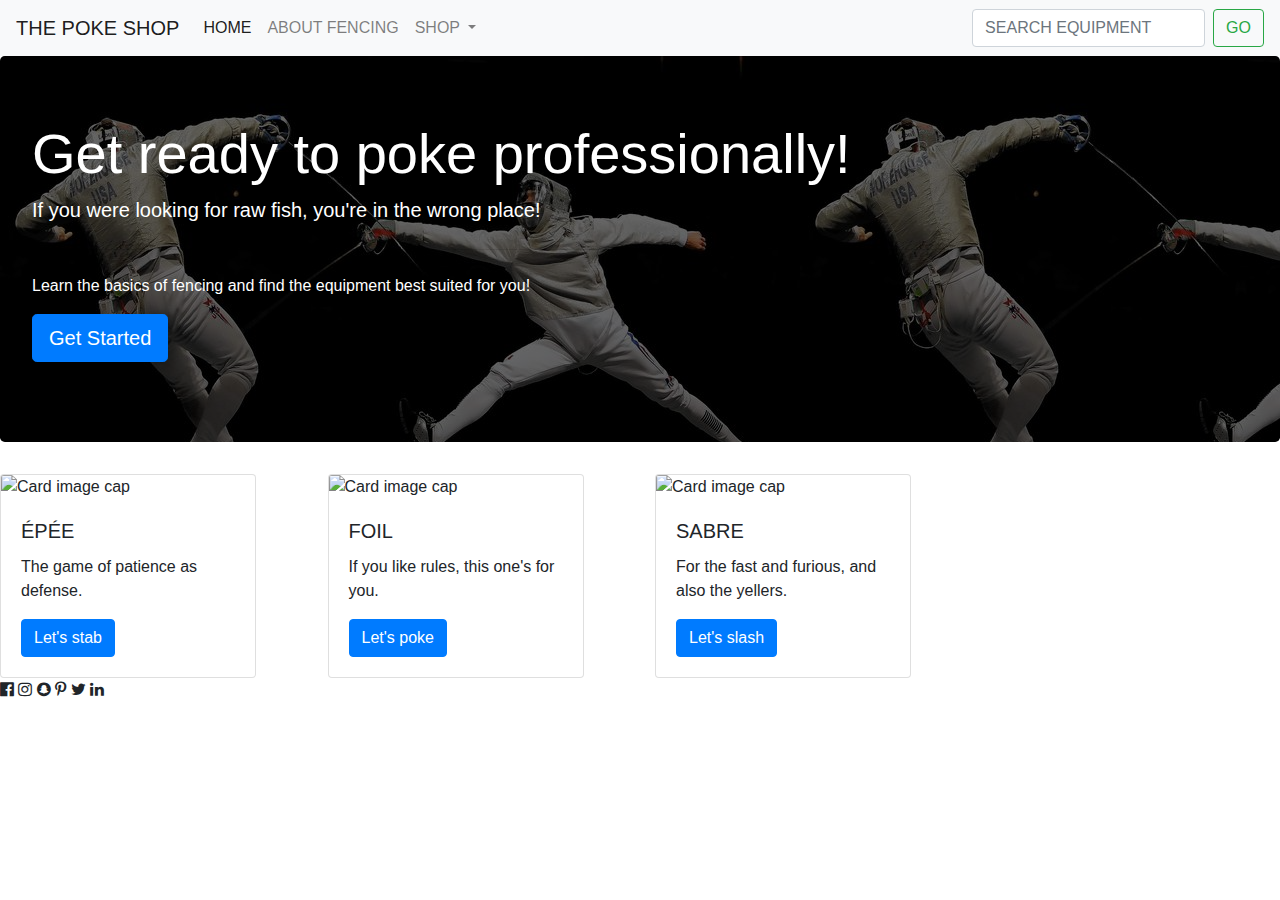
==== index.html @ 070a280c "re-linked images" ====
<!DOCTYPE html>
<html lang="en">
<head>
    <meta charset="UTF-8">
    <meta http-equiv="X-UA-Compatible" content="IE=edge">
    <meta name="viewport" content="width=device-width, initial-scale=1.0">
    <title>Poke Shop</title>
</head>
<!-- bootstrap -->
<link rel="stylesheet" href="https://stackpath.bootstrapcdn.com/bootstrap/4.3.1/css/bootstrap.min.css" integrity="sha384-ggOyR0iXCbMQv3Xipma34MD+dH/1fQ784/j6cY/iJTQUOhcWr7x9JvoRxT2MZw1T" crossorigin="anonymous">
<!-- fonts -->
<link rel="preconnect" href="https://fonts.gstatic.com">
<link href="https://fonts.googleapis.com/css2?family=Syncopate&display=swap" rel="stylesheet">
<!-- css -->
<link rel="stylesheet" href="../thePOKEship/css/index.css">
<!-- FA -->
<link rel="stylesheet" href="https://cdnjs.cloudflare.com/ajax/libs/font-awesome/4.7.0/css/font-awesome.min.css">


<body>

 <!-- NAV -->
    <nav class="navbar navbar-expand-lg navbar-light bg-light">
        <a class="navbar-brand" href="../thePOKEship/index.html">THE POKE SHOP</a>
        <button class="navbar-toggler" type="button" data-toggle="collapse" data-target="#navbarSupportedContent" aria-controls="navbarSupportedContent" aria-expanded="false" aria-label="Toggle navigation">
          <span class="navbar-toggler-icon"></span>
        </button>
        <div class="collapse navbar-collapse" id="navbarSupportedContent">
          <ul class="navbar-nav mr-auto">
            <li class="nav-item active">
              <a class="nav-link" href="../thePOKEship/index.html">HOME</H1> <span class="sr-only">(current)</span></a>
            </li>
            <li class="nav-item">
              <a class="nav-link" href="../thePOKEship/about.html">ABOUT FENCING</a>
            </li>
            <li class="nav-item dropdown">
              <a class="nav-link dropdown-toggle" href="#" id="navbarDropdown" role="button" data-toggle="dropdown" aria-haspopup="true" aria-expanded="false">
                SHOP
              </a>
              <div class="dropdown-menu" aria-labelledby="navbarDropdown">
                <a class="dropdown-item" href="../thePOKEship/epee.html">ÉPÉE</a>
                <a class="dropdown-item" href="../thePOKEship/foil.html">FOIL</a>
                <a class="dropdown-item" href="../thePOKEship/sabre.html">SABRE</a>
              </div>
            </li>
          </ul>
          <form class="form-inline my-2 my-lg-0">
            <input class="form-control mr-sm-2" type="search" placeholder="SEARCH EQUIPMENT" aria-label="Search">
            <button class="btn btn-outline-success my-2 my-sm-0" type="submit">GO</button>
          </form>
        </div>
      </nav>

<!-- JUMBOTRON -->
      <div class="jumbotron bg-cover text-white" style="background-image: linear-gradient(to bottom, rgba(0,0,0,0.6) 0%,rgba(0,0,0,0.6) 100%), url(../21-Week/images/BHSW7QIZZFEOZNB5APFP7RUBUI.jpeg)">
        <h1 class="display-4">Get ready to poke professionally!</h1>
        <p class="lead">If you were looking for raw fish, you're in the wrong place!</p>
        <hr class="my-4">
        <p>Learn the basics of fencing and find the equipment best suited for you!</p>
        <p class="lead">
          <a class="btn btn-primary btn-lg" href="../thePOKEship/about.html" role="button">Get Started</a>
        </p>
      </div>

<!-- CARDS -->
<div class="weaponTypes">
  <div class="row"> 
    <div class="cardContainer col-sm-12 col-md-6 col-lg-3">
      <div class="card align-items-center" style="width: 20vw;">
        <img class="card-img-top" src="../thePOKEship/images/237-5-great-fencing-epees-a-beginners-buyers-guide-to-fencing.jpeg" alt="Card image cap">
        <div class="card-body">
          <h5 class="card-title">ÉPÉE</h5>
          <p class="card-text">The game of patience as defense.</p>
          <a href="../thePOKEship/epee.html" class="btn btn-primary">Let's stab</a>
        </div>
      </div>
    </div>
    <div class="cardContainer col-sm-12 col-md-6 col-lg-3">
      <div class="card align-items-center" style="width: 20vw;">
        <img class="card-img-top" src="../thePOKEship/images/maxresdefault.jpeg" alt="Card image cap">
        <div class="card-body">
          <h5 class="card-title">FOIL</h5>
          <p class="card-text">If you like rules, this one's for you.</p>
          <a href="../thePOKEship/foil.html" class="btn btn-primary">Let's poke</a>
        </div>
      </div>
    </div>
    <div class="cardContainer col-sm-12 col-md-6 col-lg-3">
      <div class="card align-items-center" style="width: 20vw;">
        <img class="card-img-top" src="../thePOKEship/images/esgrima-Sergei-Ilnitsky.jpeg" alt="Card image cap">
        <div class="card-body">
          <h5 class="card-title">SABRE</h5>
          <p class="card-text">For the fast and furious, and also the yellers.</p>
          <a href="../thePOKEship/sabre.html" class="btn btn-primary">Let's slash</a>
        </div>
      </div>
    </div>
  </div>
</div>
     
<!-- FOOTER -->
<footer class="w3-container w3-padding-64 w3-center w3-opacity w3-light-grey w3-xlarge">
  <i class="fa fa-facebook-official w3-hover-opacity"></i>
  <i class="fa fa-instagram w3-hover-opacity"></i>
  <i class="fa fa-snapchat w3-hover-opacity"></i>
  <i class="fa fa-pinterest-p w3-hover-opacity"></i>
  <i class="fa fa-twitter w3-hover-opacity"></i>
  <i class="fa fa-linkedin w3-hover-opacity"></i>
</footer>

</body>

<script src="https://code.jquery.com/jquery-3.3.1.slim.min.js" integrity="sha384-q8i/X+965DzO0rT7abK41JStQIAqVgRVzpbzo5smXKp4YfRvH+8abtTE1Pi6jizo" crossorigin="anonymous"></script>
<script src="https://cdnjs.cloudflare.com/ajax/libs/popper.js/1.14.7/umd/popper.min.js" integrity="sha384-UO2eT0CpHqdSJQ6hJty5KVphtPhzWj9WO1clHTMGa3JDZwrnQq4sF86dIHNDz0W1" crossorigin="anonymous"></script>
<script src="https://stackpath.bootstrapcdn.com/bootstrap/4.3.1/js/bootstrap.min.js" integrity="sha384-JjSmVgyd0p3pXB1rRibZUAYoIIy6OrQ6VrjIEaFf/nJGzIxFDsf4x0xIM+B07jRM" crossorigin="anonymous"></script>
<script src="https://ajax.googleapis.com/ajax/libs/jquery/3.4.1/jquery.min.js"></script>

</html>
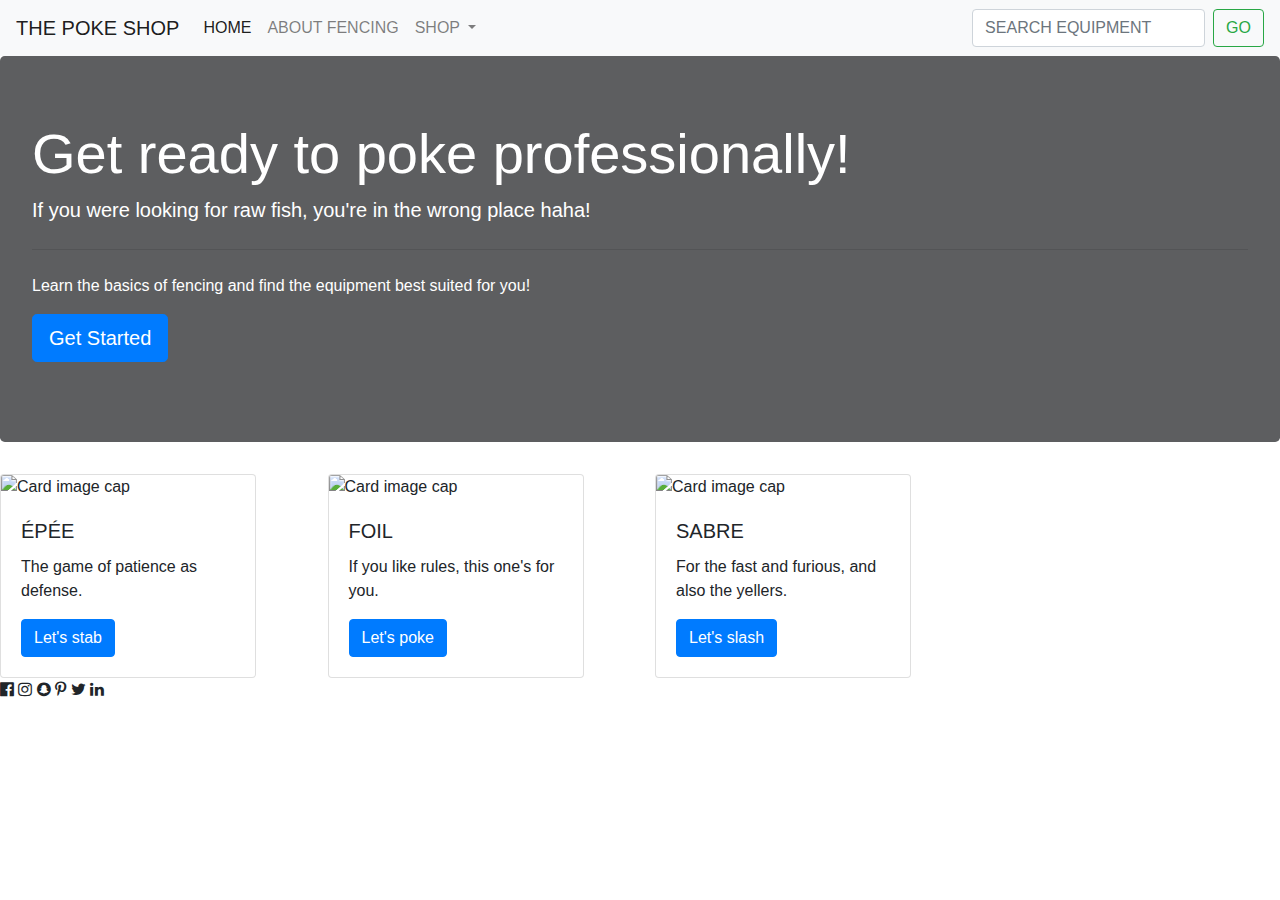
==== commit 458f2596: "haha to jumbo" ====
--- a/index.html
+++ b/index.html
@@ -52,9 +52,9 @@
       </nav>
 
 <!-- JUMBOTRON -->
-      <div class="jumbotron bg-cover text-white" style="background-image: linear-gradient(to bottom, rgba(0,0,0,0.6) 0%,rgba(0,0,0,0.6) 100%), url(../21-Week/images/BHSW7QIZZFEOZNB5APFP7RUBUI.jpeg)">
+      <div class="jumbotron bg-cover text-white" style="background-image: linear-gradient(to bottom, rgba(0,0,0,0.6) 0%,rgba(0,0,0,0.6) 100%), url(../thePOKEship/images/BHSW7QIZZFEOZNB5APFP7RUBUI.jpeg)">
         <h1 class="display-4">Get ready to poke professionally!</h1>
-        <p class="lead">If you were looking for raw fish, you're in the wrong place!</p>
+        <p class="lead">If you were looking for raw fish, you're in the wrong place haha!</p>
         <hr class="my-4">
         <p>Learn the basics of fencing and find the equipment best suited for you!</p>
         <p class="lead">
